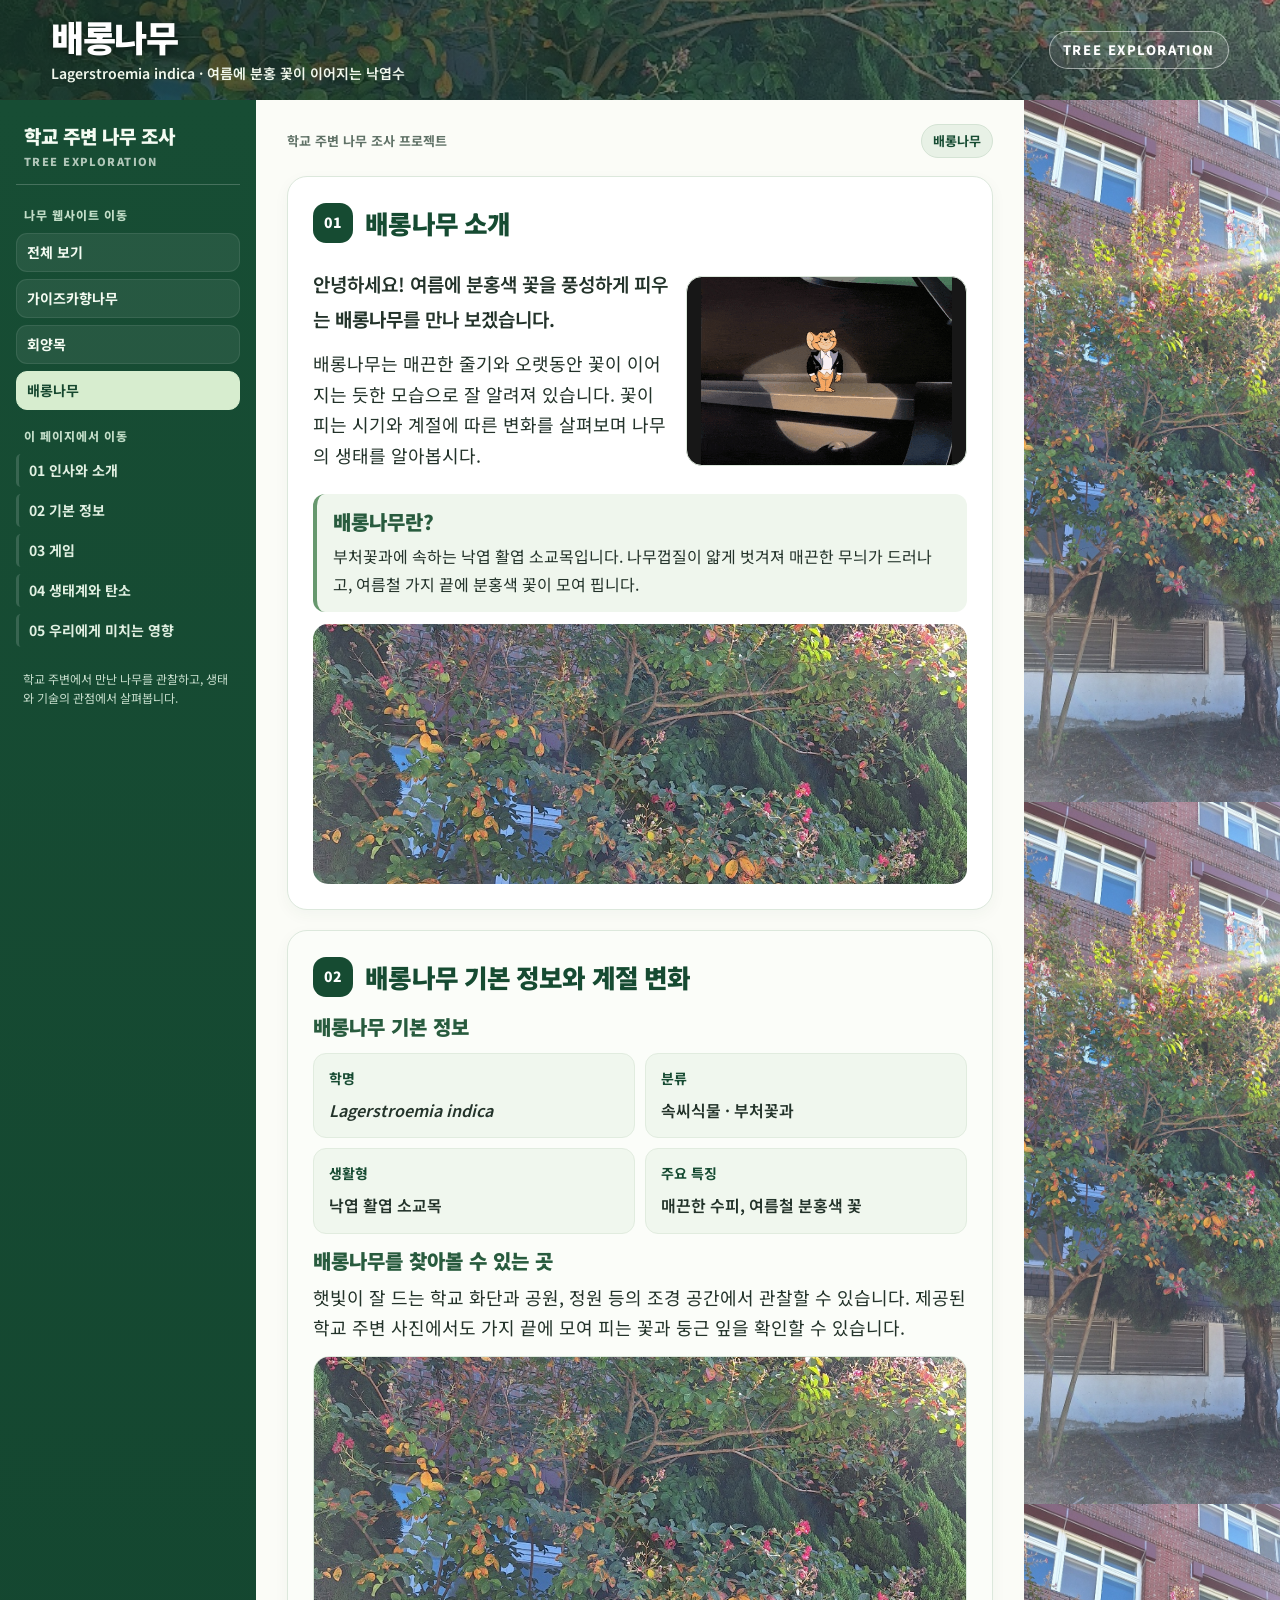
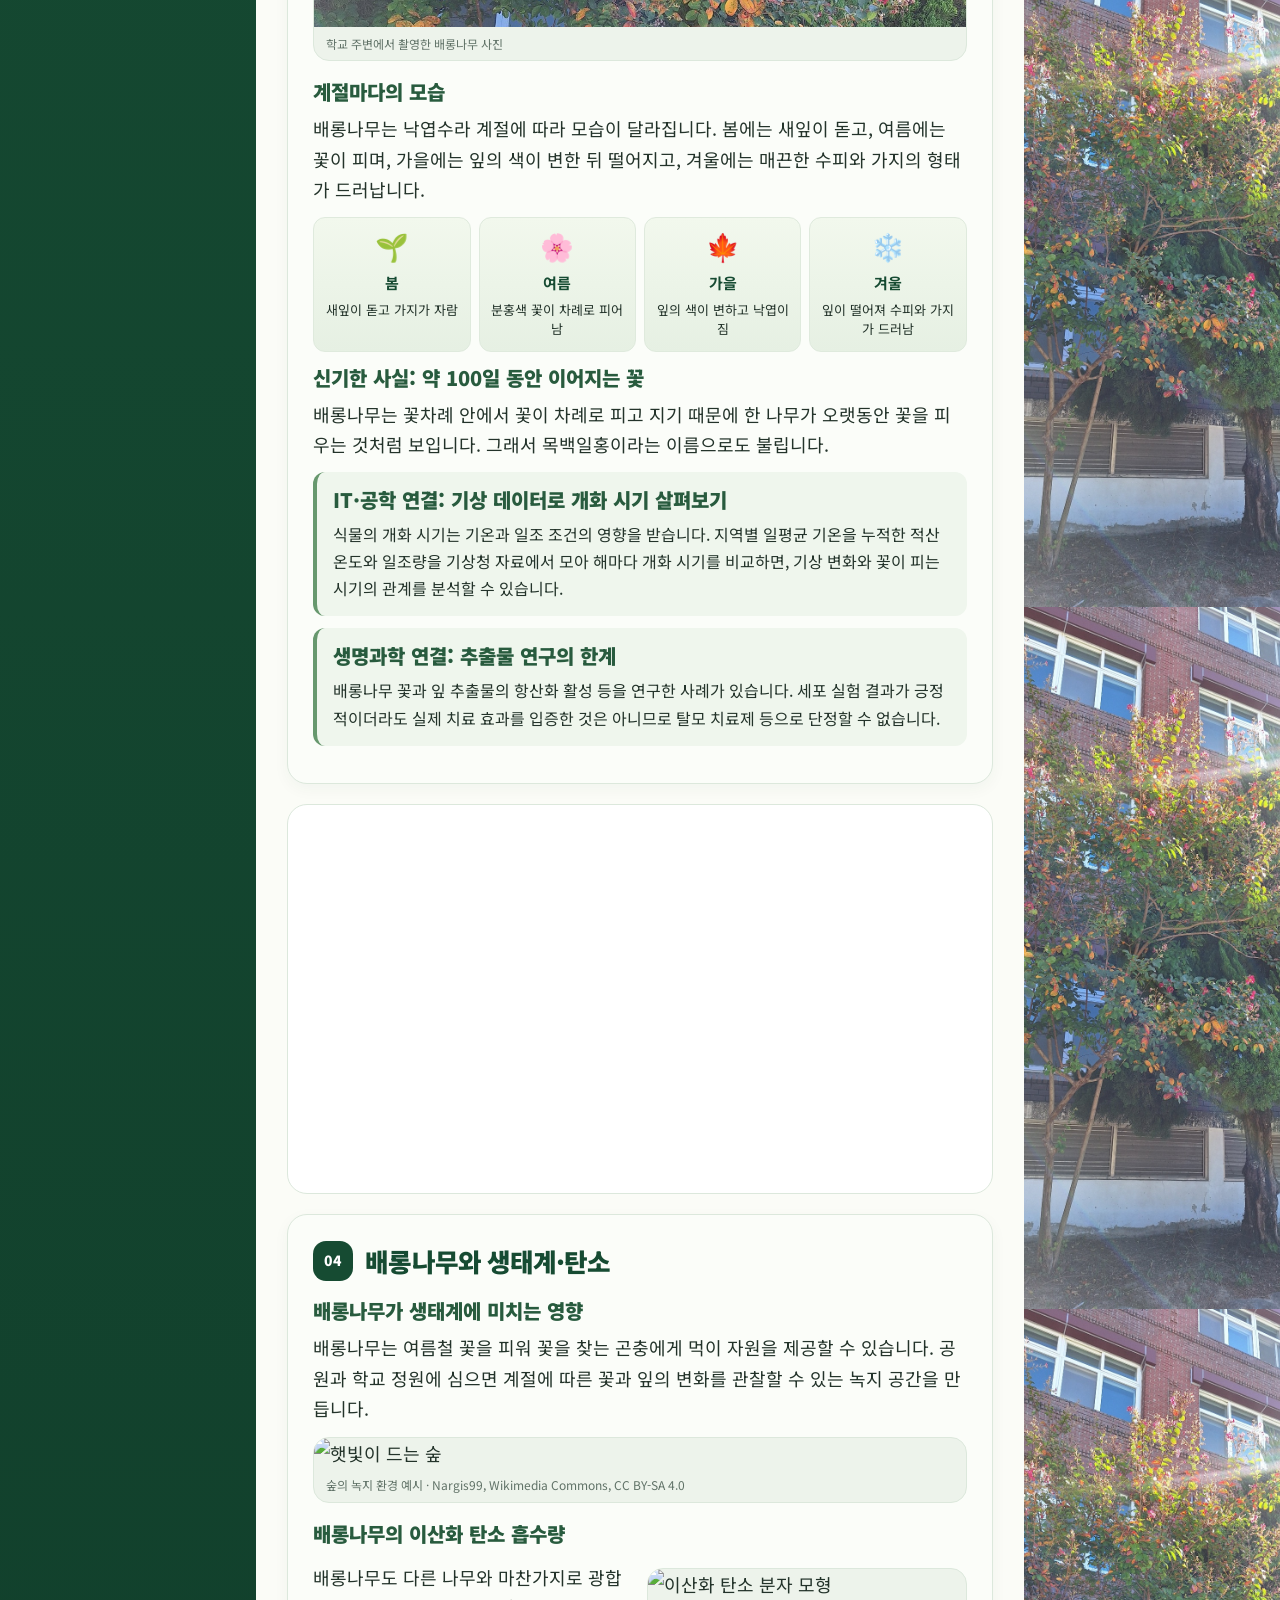
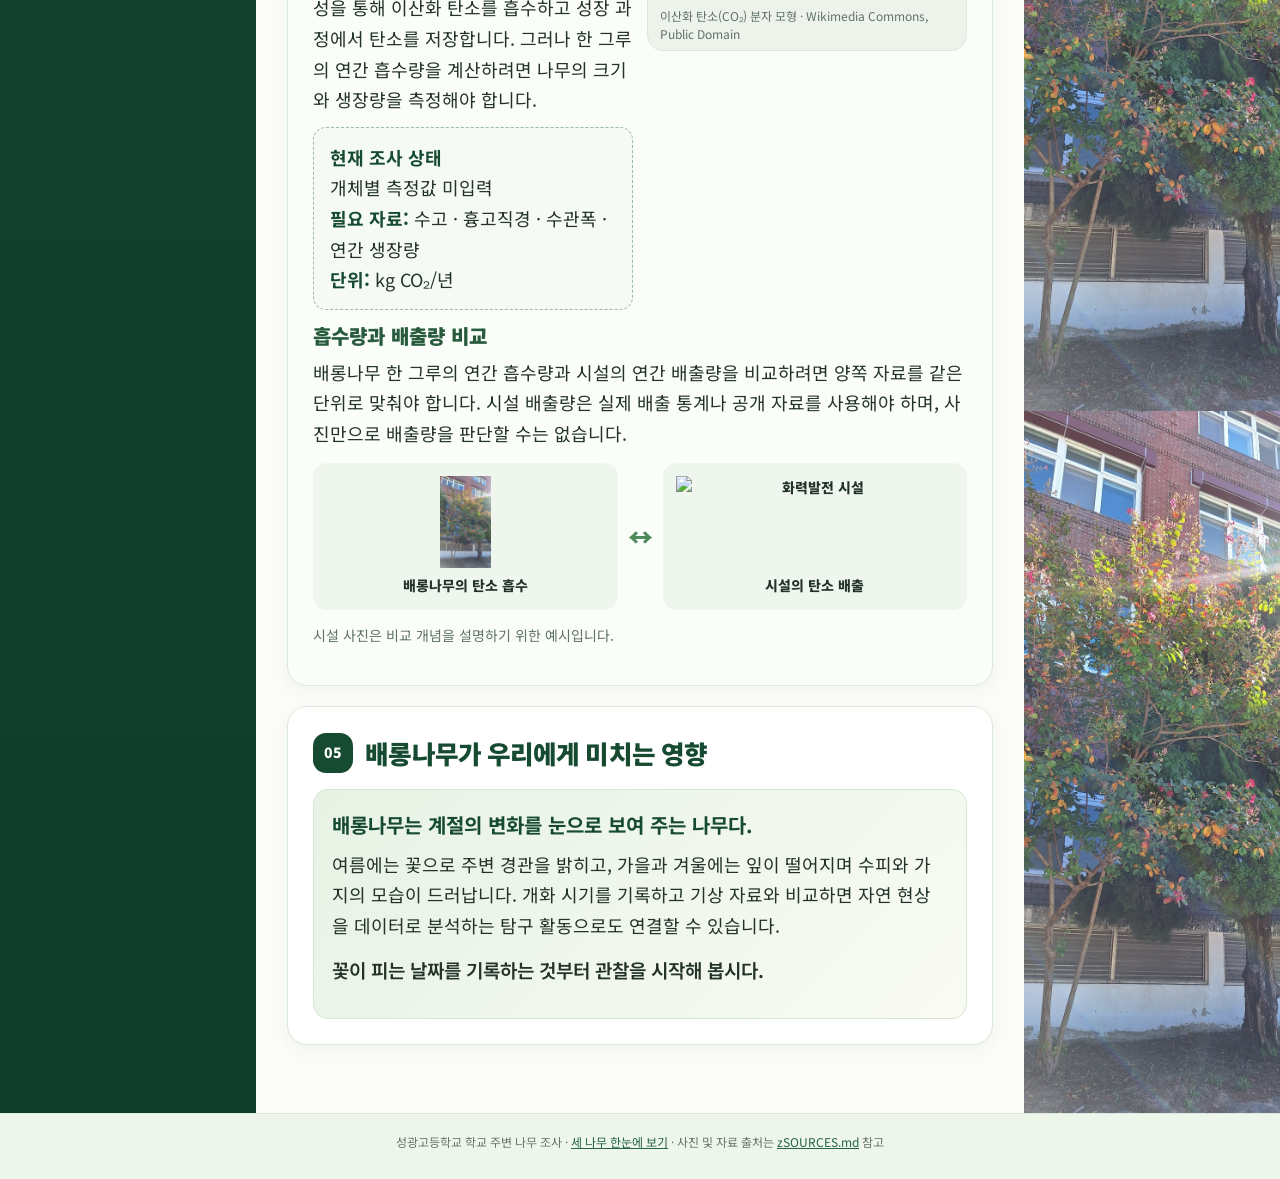
==== zbaerong.html @ 5fc70e49 "초초초안 하기 겁나 귀찮다." ====
<!DOCTYPE html>
<html lang="ko">
<head>
<meta charset="UTF-8"><meta name="viewport" content="width=device-width, initial-scale=1.0">
<meta name="description" content="학교 주변 나무 조사: 배롱나무의 생태와 과학·공학 연계 내용">
<title>배롱나무 | 학교 주변 나무 조사</title><link rel="stylesheet" href="zstyles.css">
</head>
<body>
<header class="hero" style="background-image:url('zimages/zbaerong.jpg')"><div class="hero-inner"><div><h1>배롱나무</h1><p>Lagerstroemia indica · 여름에 분홍 꽃이 이어지는 낙엽수</p></div><span class="hero-mark">TREE EXPLORATION</span></div></header>
<div class="layout"><aside class="sidebar"><div class="sidebar-inner">
      <div class="site-brand">학교 주변 나무 조사<small>TREE EXPLORATION</small></div>
      <div class="nav-caption">나무 웹사이트 이동</div><nav class="site-links"><a href="index.html">전체 보기</a><a class="" href="zkaizuka.html">가이즈카향나무</a><a class="" href="zboxwood.html">회양목</a><a class="current" href="zbaerong.html">배롱나무</a></nav>
      <div class="nav-caption">이 페이지에서 이동</div><nav class="section-links"><a href="#s1">01 인사와 소개</a><a href="#s2">02 기본 정보</a><a href="#s3">03 게임</a><a href="#s4">04 생태계와 탄소</a><a href="#s5">05 우리에게 미치는 영향</a></nav>
      <p class="sidebar-note">학교 주변에서 만난 나무를 관찰하고, 생태와 기술의 관점에서 살펴봅니다.</p>
    </div></aside><main class="content"><div class="intro-line"><span>학교 주변 나무 조사 프로젝트</span><span class="pill">배롱나무</span></div><section class="chapter" id="s1"><div class="chapter-head"><span class="chapter-no">01</span><h2>배롱나무 소개</h2></div><div class="welcome-grid"><div><p class="lead">안녕하세요! 여름에 분홍색 꽃을 풍성하게 피우는 <strong>배롱나무</strong>를 만나 보겠습니다.</p><p>배롱나무는 매끈한 줄기와 오랫동안 꽃이 이어지는 듯한 모습으로 잘 알려져 있습니다. 꽃이 피는 시기와 계절에 따른 변화를 살펴보며 나무의 생태를 알아봅시다.</p></div><img class="welcome-art" src="zimages/ztom_jerry_greeting.png" alt="사용자가 제공한 톰과 제리 인사 이미지"></div><div class="science-box"><h3>배롱나무란?</h3><p>부처꽃과에 속하는 낙엽 활엽 소교목입니다. 나무껍질이 얇게 벗겨져 매끈한 무늬가 드러나고, 여름철 가지 끝에 분홍색 꽃이 모여 핍니다.</p></div><img class="species-photo" src="zimages/zbaerong.jpg" alt="학교 주변 배롱나무 사진"></section><section class="chapter" id="s2"><div class="chapter-head"><span class="chapter-no">02</span><h2>배롱나무 기본 정보와 계절 변화</h2></div><h3>배롱나무 기본 정보</h3><div class="fact-grid"><div class="fact"><b>학명</b><span><i>Lagerstroemia indica</i></span></div><div class="fact"><b>분류</b><span>속씨식물 · 부처꽃과</span></div><div class="fact"><b>생활형</b><span>낙엽 활엽 소교목</span></div><div class="fact"><b>주요 특징</b><span>매끈한 수피, 여름철 분홍색 꽃</span></div></div><h3>배롱나무를 찾아볼 수 있는 곳</h3><p>햇빛이 잘 드는 학교 화단과 공원, 정원 등의 조경 공간에서 관찰할 수 있습니다. 제공된 학교 주변 사진에서도 가지 끝에 모여 피는 꽃과 둥근 잎을 확인할 수 있습니다.</p><figure class="inline-photo"><img src="zimages/zbaerong.jpg" alt="꽃이 피어 있는 배롱나무"><figcaption>학교 주변에서 촬영한 배롱나무 사진</figcaption></figure><h3>계절마다의 모습</h3><p>배롱나무는 낙엽수라 계절에 따라 모습이 달라집니다. 봄에는 새잎이 돋고, 여름에는 꽃이 피며, 가을에는 잎의 색이 변한 뒤 떨어지고, 겨울에는 매끈한 수피와 가지의 형태가 드러납니다.</p><div class="seasons"><div class="season"><span class="symbol">🌱</span><strong>봄</strong><p>새잎이 돋고 가지가 자람</p></div><div class="season"><span class="symbol">🌸</span><strong>여름</strong><p>분홍색 꽃이 차례로 피어남</p></div><div class="season"><span class="symbol">🍁</span><strong>가을</strong><p>잎의 색이 변하고 낙엽이 짐</p></div><div class="season"><span class="symbol">❄️</span><strong>겨울</strong><p>잎이 떨어져 수피와 가지가 드러남</p></div></div><h3>신기한 사실: 약 100일 동안 이어지는 꽃</h3><p>배롱나무는 꽃차례 안에서 꽃이 차례로 피고 지기 때문에 한 나무가 오랫동안 꽃을 피우는 것처럼 보입니다. 그래서 목백일홍이라는 이름으로도 불립니다.</p><div class="science-box"><h3>IT·공학 연결: 기상 데이터로 개화 시기 살펴보기</h3><p>식물의 개화 시기는 기온과 일조 조건의 영향을 받습니다. 지역별 일평균 기온을 누적한 적산온도와 일조량을 기상청 자료에서 모아 해마다 개화 시기를 비교하면, 기상 변화와 꽃이 피는 시기의 관계를 분석할 수 있습니다.</p></div><div class="science-box"><h3>생명과학 연결: 추출물 연구의 한계</h3><p>배롱나무 꽃과 잎 추출물의 항산화 활성 등을 연구한 사례가 있습니다. 세포 실험 결과가 긍정적이더라도 실제 치료 효과를 입증한 것은 아니므로 탈모 치료제 등으로 단정할 수 없습니다.</p></div></section><section class="chapter game-slot" id="s3" aria-label="게임 영역"></section><section class="chapter" id="s4"><div class="chapter-head"><span class="chapter-no">04</span><h2>배롱나무와 생태계·탄소</h2></div><h3>배롱나무가 생태계에 미치는 영향</h3><p>배롱나무는 여름철 꽃을 피워 꽃을 찾는 곤충에게 먹이 자원을 제공할 수 있습니다. 공원과 학교 정원에 심으면 계절에 따른 꽃과 잎의 변화를 관찰할 수 있는 녹지 공간을 만듭니다.</p><figure class="inline-photo"><img src="https://upload.wikimedia.org/wikipedia/commons/d/d1/Sunbeam_in_the_forest.jpg" alt="햇빛이 드는 숲"><figcaption>숲의 녹지 환경 예시 · Nargis99, Wikimedia Commons, CC BY-SA 4.0</figcaption></figure><h3>배롱나무의 이산화 탄소 흡수량</h3><div class="two-col"><div><p>배롱나무도 다른 나무와 마찬가지로 광합성을 통해 이산화 탄소를 흡수하고 성장 과정에서 탄소를 저장합니다. 그러나 한 그루의 연간 흡수량을 계산하려면 나무의 크기와 생장량을 측정해야 합니다.</p><div class="data-note"><strong>현재 조사 상태</strong><br>개체별 측정값 미입력<br><strong>필요 자료:</strong> 수고 · 흉고직경 · 수관폭 · 연간 생장량<br><strong>단위:</strong> kg CO₂/년</div></div><figure class="inline-photo"><img src="https://upload.wikimedia.org/wikipedia/commons/a/a0/Carbon_dioxide_3D_ball.png" alt="이산화 탄소 분자 모형"><figcaption>이산화 탄소(CO₂) 분자 모형 · Wikimedia Commons, Public Domain</figcaption></figure></div><h3>흡수량과 배출량 비교</h3><p>배롱나무 한 그루의 연간 흡수량과 시설의 연간 배출량을 비교하려면 양쪽 자료를 같은 단위로 맞춰야 합니다. 시설 배출량은 실제 배출 통계나 공개 자료를 사용해야 하며, 사진만으로 배출량을 판단할 수는 없습니다.</p><div class="data-flow"><div class="data-node"><img src="zimages/zbaerong.jpg" alt="배롱나무"><span>배롱나무의 탄소 흡수</span></div><div class="data-arrow">↔</div><div class="data-node"><img src="https://upload.wikimedia.org/wikipedia/commons/0/0b/PowerPlant02.jpg" alt="화력발전 시설"><span>시설의 탄소 배출</span></div></div><p class="small-note">시설 사진은 비교 개념을 설명하기 위한 예시입니다.</p></section><section class="chapter" id="s5"><div class="chapter-head"><span class="chapter-no">05</span><h2>배롱나무가 우리에게 미치는 영향</h2></div><div class="finish"><strong>배롱나무는 계절의 변화를 눈으로 보여 주는 나무다.</strong><p>여름에는 꽃으로 주변 경관을 밝히고, 가을과 겨울에는 잎이 떨어지며 수피와 가지의 모습이 드러납니다. 개화 시기를 기록하고 기상 자료와 비교하면 자연 현상을 데이터로 분석하는 탐구 활동으로도 연결할 수 있습니다.</p><p class="lead">꽃이 피는 날짜를 기록하는 것부터 관찰을 시작해 봅시다.</p></div></section></main><aside class="photo-rail" aria-label="나무 사진 모음"><img src="zimages/zbaerong.jpg" alt="" loading="lazy"><img src="zimages/zbaerong.jpg" alt="" loading="lazy"><img src="zimages/zbaerong.jpg" alt="" loading="lazy"><img src="zimages/zbaerong.jpg" alt="" loading="lazy"><img src="zimages/zbaerong.jpg" alt="" loading="lazy"><img src="zimages/zbaerong.jpg" alt="" loading="lazy"></aside></div>
<footer class="footer">성광고등학교 학교 주변 나무 조사 · <a href="index.html">세 나무 한눈에 보기</a> · 사진 및 자료 출처는 <a href="zSOURCES.md">zSOURCES.md</a> 참고</footer>

</body></html>
---- zstyles.css ----
@import url('https://fonts.googleapis.com/css2?family=Gowun+Dodum&family=Noto+Sans+KR:wght@400;500;600;700;800;900&display=swap');
:root{--pine:#164b32;--pine2:#246443;--leaf:#4d8b5d;--mint:#eaf4e8;--paper:#fbfcf7;--ink:#23332a;--muted:#607267;--line:#dce8dc;--sun:#f6c96a;}
*{box-sizing:border-box}
html{scroll-behavior:smooth;scroll-padding-top:18px}
body{margin:0;background:#eef3eb;color:var(--ink);font-family:'Noto Sans KR','Malgun Gothic',sans-serif;font-size:18px;line-height:1.7}
a{color:inherit}
.hero{height:100px;position:relative;display:flex;align-items:center;padding:12px clamp(16px,4vw,56px);background-size:cover;background-position:center 48%;overflow:hidden;color:white}
.hero::before{content:'';position:absolute;inset:0;background:linear-gradient(90deg,rgba(7,39,24,.78),rgba(9,48,31,.25))}
.hero-inner{position:relative;z-index:1;max-width:1480px;width:100%;margin:auto;display:flex;align-items:center;justify-content:space-between;gap:20px}
.hero h1{margin:0;font-size:clamp(24px,3vw,36px);font-weight:900;letter-spacing:-.04em;text-shadow:0 2px 10px #0008;line-height:1.2}
.hero p{margin:4px 0 0;font-size:14px;font-weight:600;color:#f1f8ed}
.hero-mark{font-size:13px;letter-spacing:.12em;font-weight:800;border:1px solid #ffffff80;border-radius:999px;padding:7px 13px;background:#ffffff18;white-space:nowrap}
.layout{max-width:1600px;margin:0 auto;display:grid;grid-template-columns:minmax(150px,1fr) minmax(0,3fr) minmax(170px,1fr);align-items:stretch;background:var(--paper);box-shadow:0 8px 30px #173d2810;min-height:2000px}
.sidebar{background:linear-gradient(180deg,#174d34,#103d2a);color:#f4fbf2;padding:24px 16px;}
.sidebar-inner{position:sticky;top:14px}
.site-brand{font-weight:900;font-size:19px;line-height:1.3;margin:0 0 20px;padding:0 8px 16px;border-bottom:1px solid #ffffff35}
.site-brand small{display:block;font-size:11px;opacity:.7;letter-spacing:.13em;margin-top:5px}
.nav-caption{font-size:12px;color:#c2ddc8;font-weight:800;letter-spacing:.08em;margin:16px 8px 8px}
.site-links,.section-links{display:grid;gap:7px}
.site-links a,.section-links a{display:block;text-decoration:none;border-radius:11px;padding:9px 10px;font-size:14px;font-weight:700;line-height:1.35;transition:.18s ease}
.site-links a{background:#ffffff12;border:1px solid #ffffff16}
.site-links a.current,.site-links a:hover{background:#d7edcf;color:#16472f;border-color:#d7edcf}
.section-links a{color:#e1f0e2;border-left:3px solid #ffffff26;border-radius:5px;padding:7px 10px}
.section-links a:hover{background:#ffffff12;border-left-color:#f0cc76}
.sidebar-note{margin:22px 7px 0;font-size:12px;color:#c8dfce;line-height:1.6}
.content{padding:24px clamp(15px,2.4vw,36px) 48px;min-width:0}
.intro-line{display:flex;align-items:center;justify-content:space-between;gap:10px;margin-bottom:18px;color:var(--muted);font-size:13px;font-weight:700}
.intro-line .pill{background:#e8f1e6;border:1px solid #d4e3d4;border-radius:999px;padding:5px 11px;color:var(--pine)}
.chapter{background:#fff;border:1px solid var(--line);border-radius:20px;padding:clamp(18px,2vw,28px);margin-bottom:20px;box-shadow:0 5px 16px #1d51320b;scroll-margin-top:14px}
.chapter:nth-of-type(even){background:#fbfdf9}
.chapter-head{display:flex;align-items:center;gap:12px;margin-bottom:16px}
.chapter-no{flex:0 0 auto;width:40px;height:40px;border-radius:13px;display:grid;place-items:center;background:var(--pine);color:white;font-size:14px;font-weight:900}
.chapter h2{font-size:clamp(22px,2vw,28px);line-height:1.3;margin:0;color:var(--pine);letter-spacing:-.035em;font-weight:900}
.chapter h3{font-size:20px;line-height:1.35;margin:0 0 8px;color:#285b3e;font-weight:900}
.chapter p{margin:7px 0 12px}
.lead{font-size:19px;font-weight:600;line-height:1.85}
.small-note{font-size:14px;color:var(--muted);line-height:1.65}
.welcome-grid{display:grid;grid-template-columns:1.12fr .88fr;gap:16px;align-items:center}
.welcome-art{width:100%;height:190px;object-fit:contain;background:#171717;border-radius:16px;border:1px solid var(--line)}
.game-slot{min-height:390px;background:#fff;box-shadow:none}
.species-photo{width:100%;max-height:260px;object-fit:cover;border-radius:15px;display:block}
.fact-grid{display:grid;grid-template-columns:repeat(2,minmax(0,1fr));gap:10px;margin:13px 0}
.fact{padding:13px 15px;border-radius:13px;background:#f0f7ee;border:1px solid #e1ecdf}
.fact b{display:block;color:var(--pine);font-size:14px;margin-bottom:3px}
.fact span{font-size:16px;font-weight:600}
.inline-photo{margin:13px 0 17px;border-radius:16px;overflow:hidden;background:#edf3eb;border:1px solid var(--line)}
.inline-photo img{display:block;width:100%;max-height:270px;object-fit:cover}
.inline-photo figcaption{padding:8px 12px;font-size:12px;color:var(--muted);line-height:1.45}
.inline-photo figcaption a{color:var(--pine2)}
.two-col{display:grid;grid-template-columns:1fr 1fr;gap:14px;align-items:start}
.science-box{background:#eff6ed;border-left:4px solid #67986e;border-radius:12px;padding:14px 16px;margin:12px 0}
.science-box p{margin:5px 0 0;font-size:16px}
.seasons{display:grid;grid-template-columns:repeat(4,minmax(0,1fr));gap:8px;margin:12px 0}
.season{border-radius:12px;padding:12px 8px;text-align:center;background:linear-gradient(180deg,#f2f8ed,#e6f0e3);border:1px solid #dfeadd}
.season .symbol{font-size:27px;display:block;line-height:1.2;margin-bottom:4px}
.season strong{font-size:15px;color:var(--pine)}
.season p{font-size:13px;margin:4px 0 0;line-height:1.45}
.impact-row{display:grid;grid-template-columns:1fr 1fr;gap:12px;margin:13px 0}
.impact-row .inline-photo{margin:0}
.data-note{padding:14px 16px;border:1px dashed #9bbca0;background:#f6faf4;border-radius:13px;margin:12px 0}
.data-note strong{color:var(--pine)}
.data-flow{display:grid;grid-template-columns:1fr auto 1fr;gap:10px;align-items:center;margin:14px 0}
.data-node{border-radius:14px;padding:13px;background:#eff6ed;text-align:center;font-size:14px;font-weight:800}
.data-node img{height:92px;width:100%;object-fit:contain;display:block;margin-bottom:6px}
.data-arrow{font-size:25px;color:var(--leaf);font-weight:900}
.finish{background:linear-gradient(135deg,#e7f2e4,#f9fbf4);border:1px solid #d5e6d2;border-radius:15px;padding:18px}
.finish strong{color:var(--pine);font-size:20px}
.source-list{font-size:12px;color:#6e7c72;padding-left:18px;margin:10px 0 0;line-height:1.7}
.photo-rail{position:relative;align-self:stretch;min-height:1600px;overflow:hidden;display:flex;flex-direction:column;background:#dce8dc;line-height:0}
.photo-rail img{display:block;flex:1 1 0;min-height:240px;width:100%;object-fit:cover;margin:0;padding:0;border:0}
.footer{padding:18px 24px 26px;background:#eef5eb;border-top:1px solid var(--line);font-size:12px;color:#66756a;text-align:center}
.footer a{color:var(--pine2)}
.home-layout{max-width:1200px;margin:0 auto;padding:34px 22px 64px}
.home-intro{text-align:center;padding:18px 16px 28px}
.home-intro h1{font-size:clamp(28px,4vw,42px);margin:0;color:var(--pine);font-weight:900}
.home-intro p{font-size:18px;color:var(--muted);margin:8px auto 0;max-width:700px}
.home-cards{display:grid;grid-template-columns:repeat(3,minmax(0,1fr));gap:18px}
.home-card{display:flex;flex-direction:column;background:white;border:1px solid var(--line);border-radius:18px;overflow:hidden;text-decoration:none;box-shadow:0 7px 20px #1d51320c;transition:transform .18s,box-shadow .18s}
.home-card:hover{transform:translateY(-4px);box-shadow:0 12px 28px #1d51321c}
.home-card img{height:240px;width:100%;object-fit:cover}
.home-card div{padding:17px 18px 20px}
.home-card h2{margin:0 0 7px;color:var(--pine);font-size:23px}
.home-card p{margin:0;color:var(--muted);font-size:15px}
.home-card span{display:inline-block;margin-top:13px;background:var(--pine);color:#fff;border-radius:999px;padding:7px 13px;font-size:13px;font-weight:800}
@media(max-width:900px){.layout{grid-template-columns:150px minmax(0,1fr) 170px}.sidebar{padding:18px 10px}.site-links a,.section-links a{font-size:13px}.content{padding:18px 15px}.photo-rail img{height:33.333%}}
@media(max-width:680px){body{font-size:16px}.hero{height:100px;padding:10px 16px}.hero-mark{display:none}.layout{display:flex;flex-direction:column;min-height:0}.sidebar{padding:12px;position:relative}.sidebar-inner{position:static}.site-brand{font-size:16px;margin:0 0 9px;padding-bottom:8px}.site-links{grid-template-columns:repeat(4,minmax(0,1fr));gap:5px}.site-links a{text-align:center;padding:7px 4px;font-size:12px}.nav-caption{display:none}.section-links{display:flex;overflow-x:auto;gap:5px;margin-top:8px}.section-links a{white-space:nowrap;border:1px solid #ffffff28;border-radius:999px;font-size:12px;padding:6px 9px}.sidebar-note{display:none}.content{padding:14px 12px 24px}.chapter{padding:17px 15px;margin-bottom:13px;border-radius:16px}.chapter h2{font-size:22px}.chapter h3{font-size:18px}.lead{font-size:17px}.welcome-grid,.two-col,.impact-row{grid-template-columns:1fr}.welcome-art{height:180px}.game-slot{min-height:250px}.fact-grid{grid-template-columns:1fr 1fr}.seasons{grid-template-columns:repeat(2,minmax(0,1fr))}.photo-rail{position:static;height:400px;min-height:0;display:grid;grid-template-columns:repeat(3,1fr);grid-template-rows:repeat(2,1fr)}.photo-rail img{width:100%;height:100%;min-height:0}.home-cards{grid-template-columns:1fr}.home-card img{height:220px}.home-layout{padding:20px 14px 44px}.data-flow{grid-template-columns:1fr}.data-arrow{transform:rotate(90deg);text-align:center}}
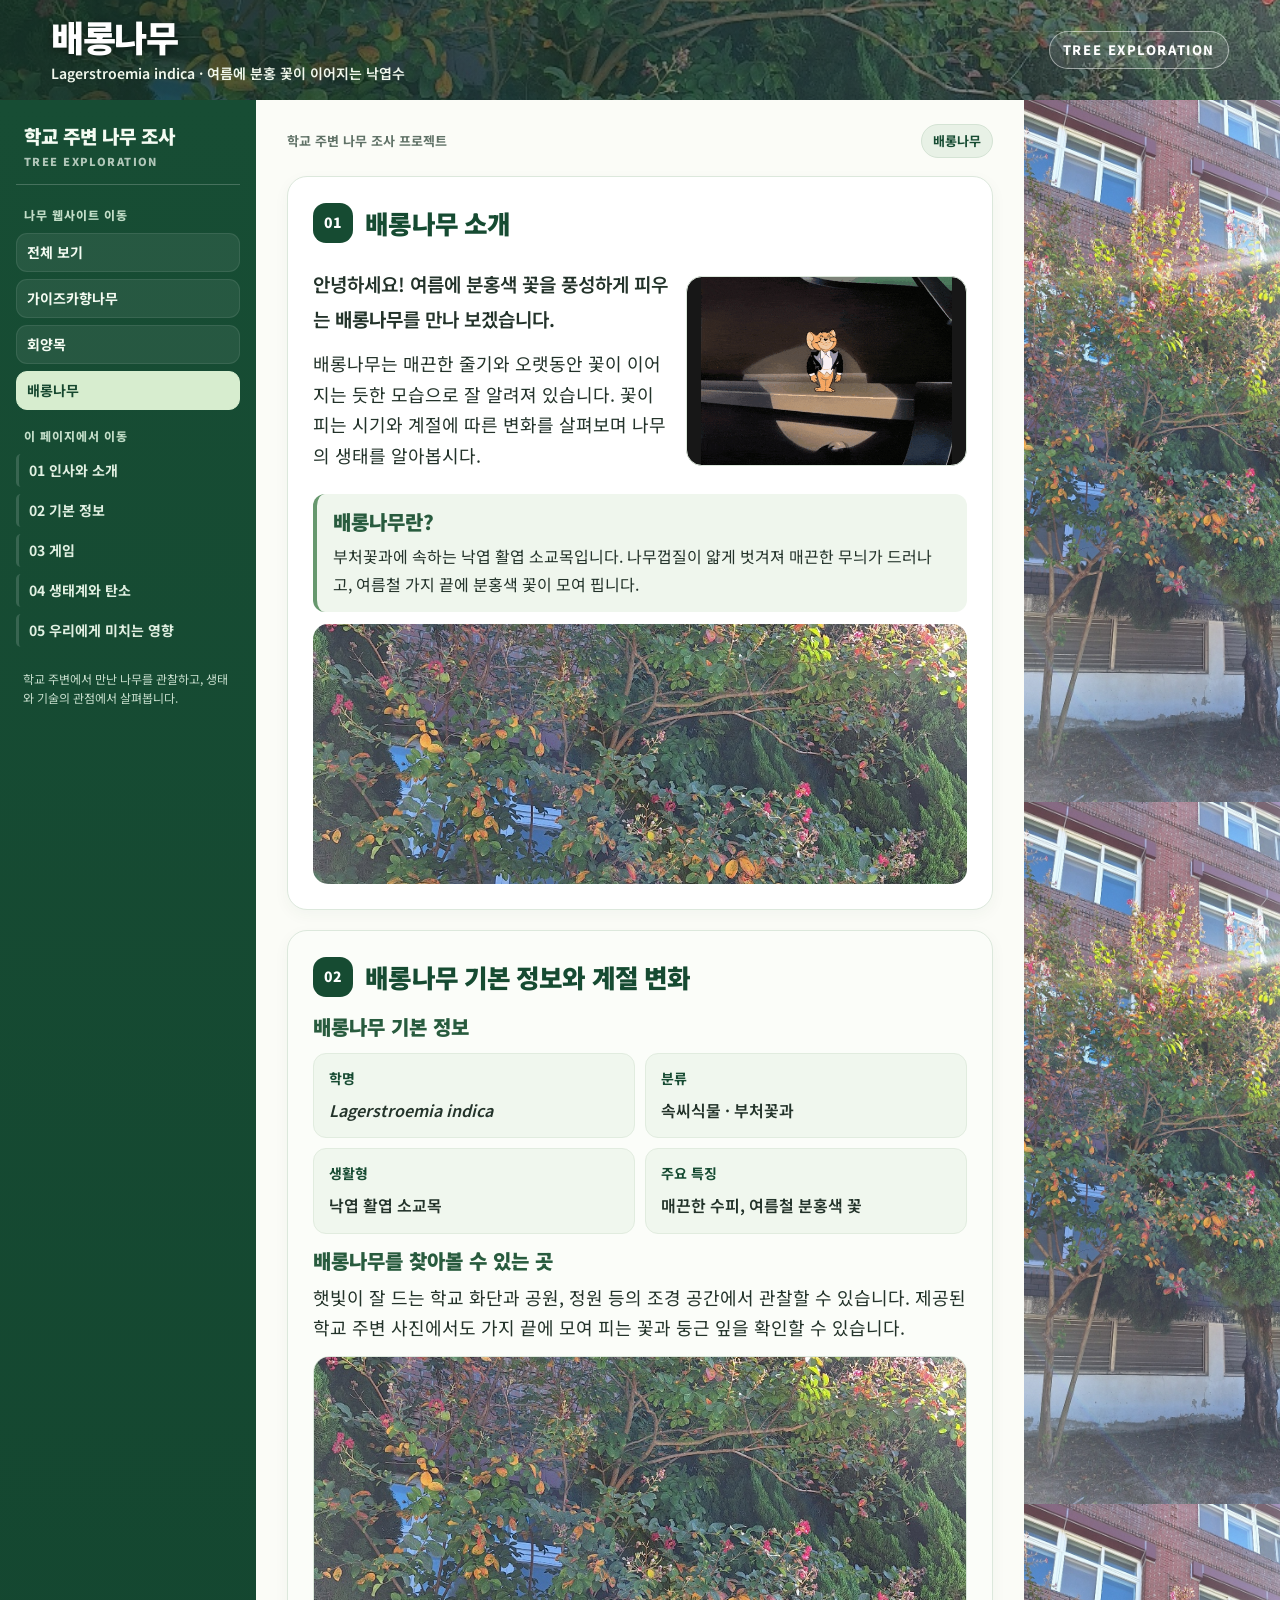
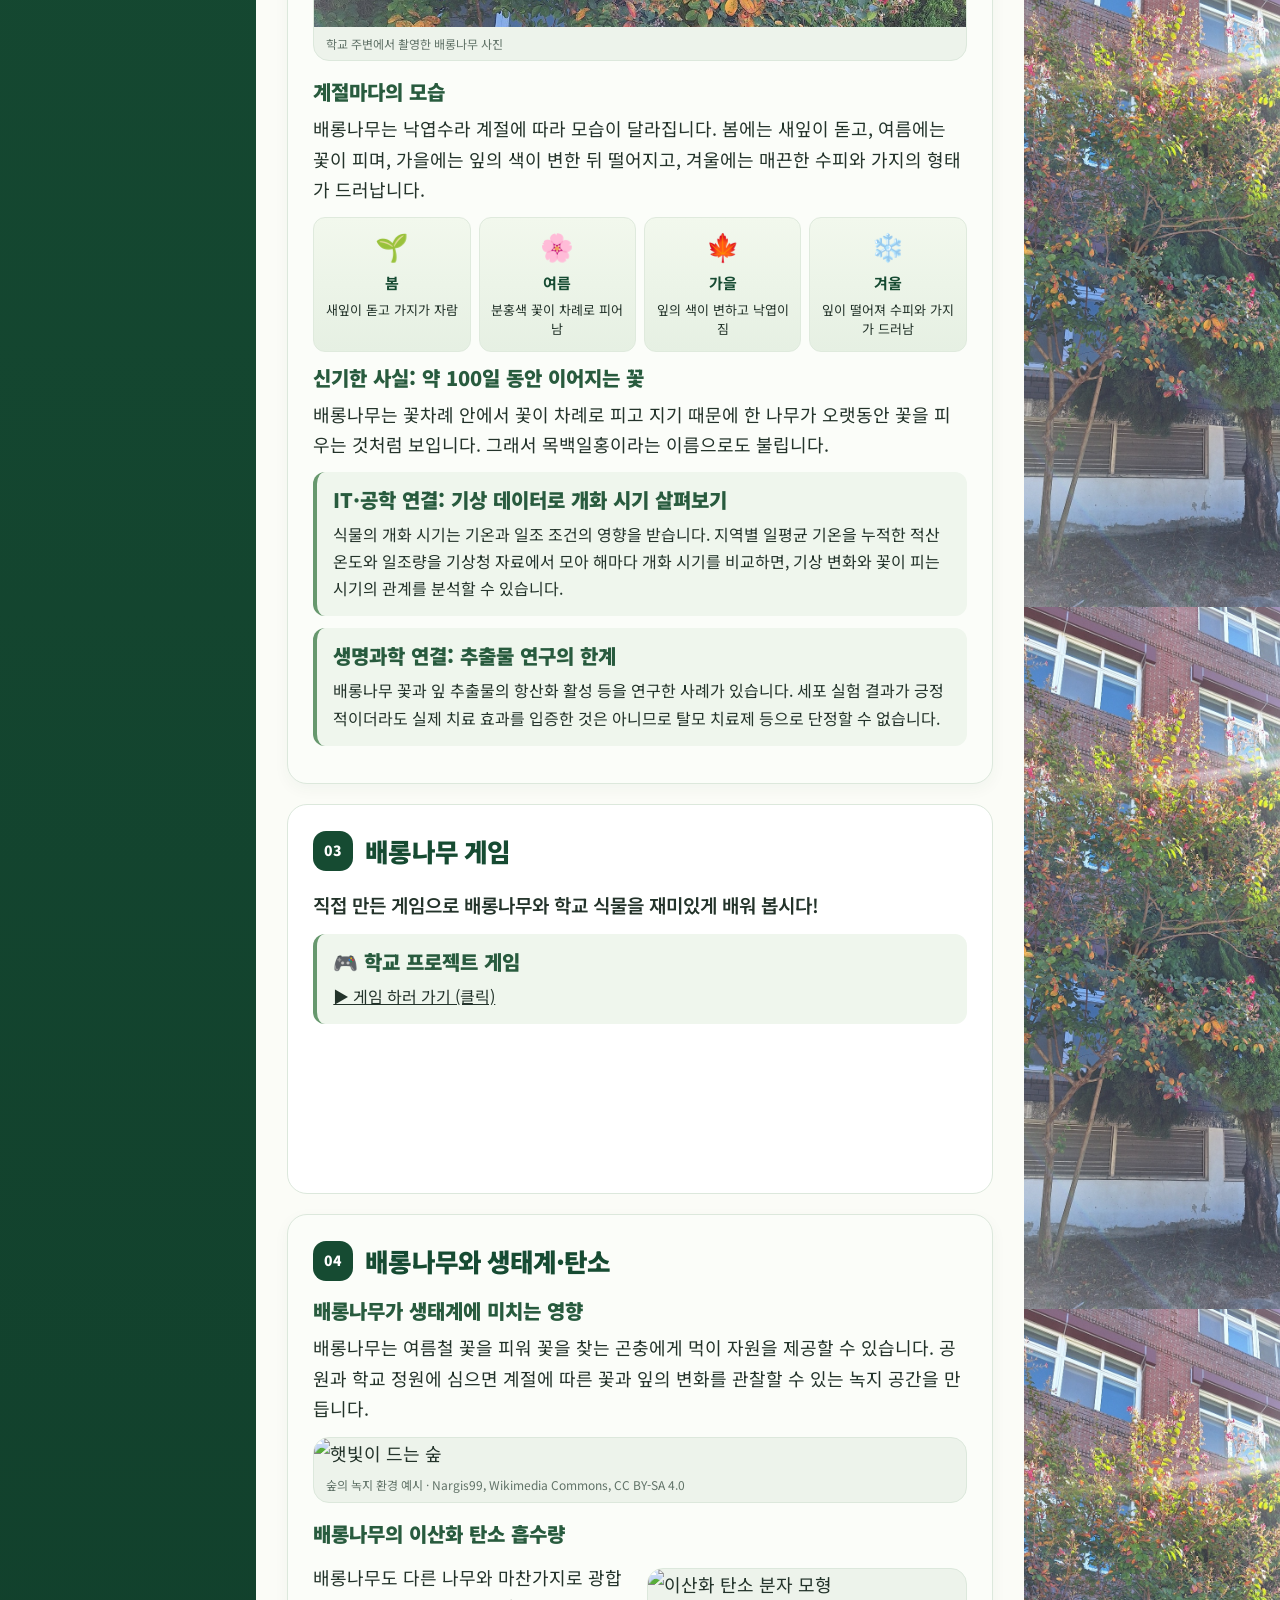
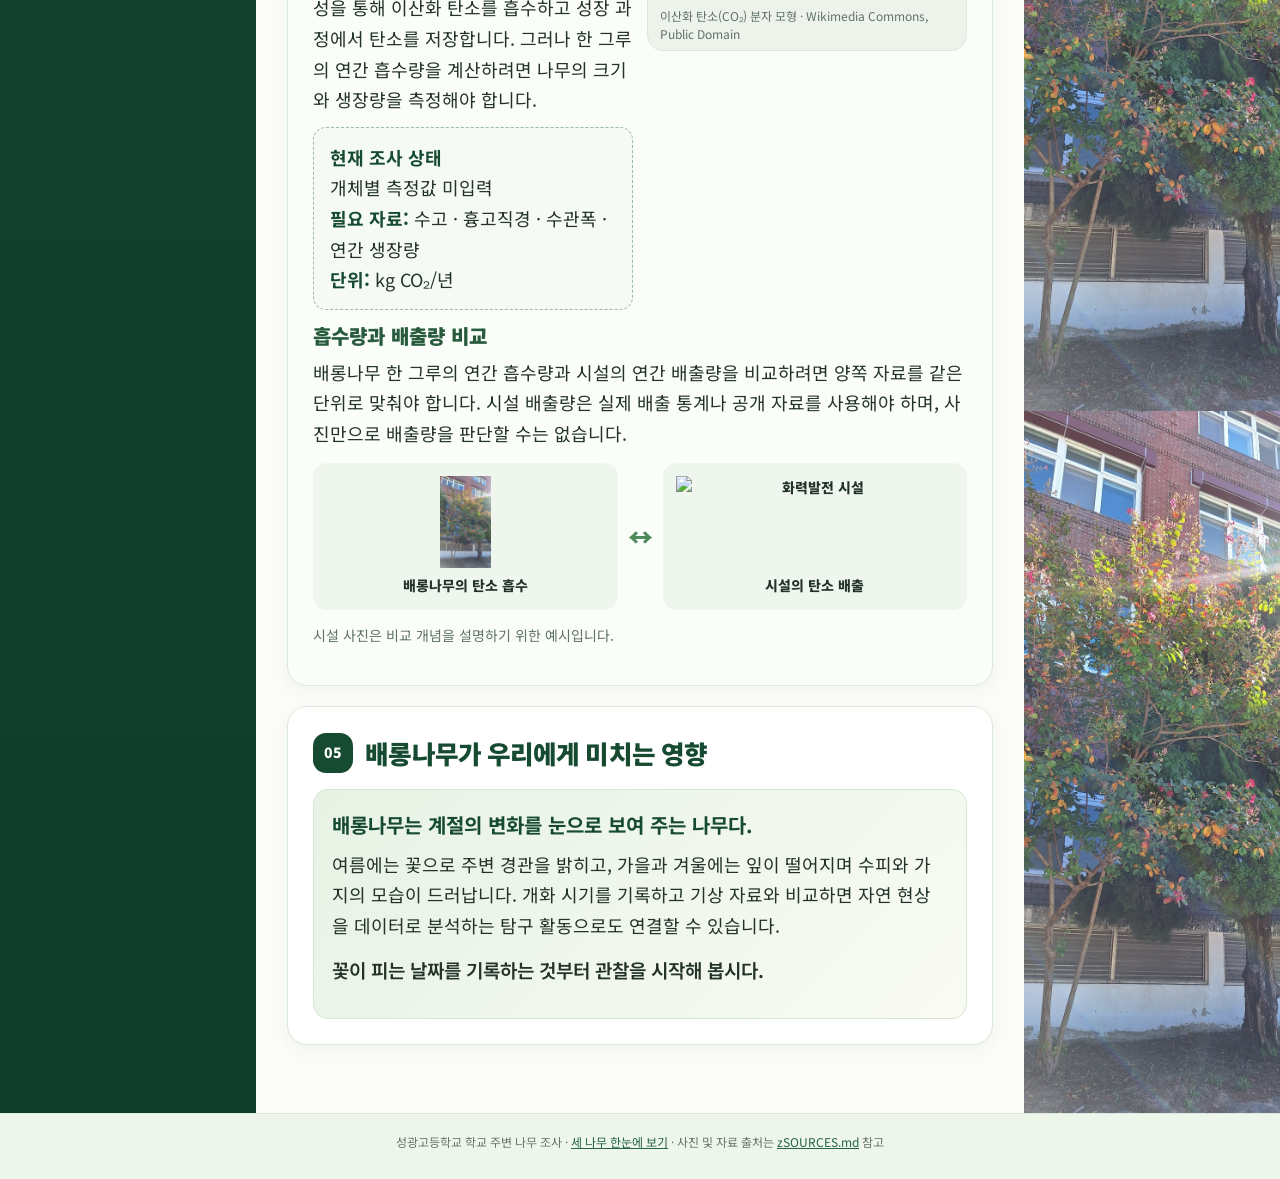
==== commit c124dd7f: "Update zbaerong.html" ====
--- a/zbaerong.html
+++ b/zbaerong.html
@@ -12,7 +12,7 @@
       <div class="nav-caption">나무 웹사이트 이동</div><nav class="site-links"><a href="index.html">전체 보기</a><a class="" href="zkaizuka.html">가이즈카향나무</a><a class="" href="zboxwood.html">회양목</a><a class="current" href="zbaerong.html">배롱나무</a></nav>
       <div class="nav-caption">이 페이지에서 이동</div><nav class="section-links"><a href="#s1">01 인사와 소개</a><a href="#s2">02 기본 정보</a><a href="#s3">03 게임</a><a href="#s4">04 생태계와 탄소</a><a href="#s5">05 우리에게 미치는 영향</a></nav>
       <p class="sidebar-note">학교 주변에서 만난 나무를 관찰하고, 생태와 기술의 관점에서 살펴봅니다.</p>
-    </div></aside><main class="content"><div class="intro-line"><span>학교 주변 나무 조사 프로젝트</span><span class="pill">배롱나무</span></div><section class="chapter" id="s1"><div class="chapter-head"><span class="chapter-no">01</span><h2>배롱나무 소개</h2></div><div class="welcome-grid"><div><p class="lead">안녕하세요! 여름에 분홍색 꽃을 풍성하게 피우는 <strong>배롱나무</strong>를 만나 보겠습니다.</p><p>배롱나무는 매끈한 줄기와 오랫동안 꽃이 이어지는 듯한 모습으로 잘 알려져 있습니다. 꽃이 피는 시기와 계절에 따른 변화를 살펴보며 나무의 생태를 알아봅시다.</p></div><img class="welcome-art" src="zimages/ztom_jerry_greeting.png" alt="사용자가 제공한 톰과 제리 인사 이미지"></div><div class="science-box"><h3>배롱나무란?</h3><p>부처꽃과에 속하는 낙엽 활엽 소교목입니다. 나무껍질이 얇게 벗겨져 매끈한 무늬가 드러나고, 여름철 가지 끝에 분홍색 꽃이 모여 핍니다.</p></div><img class="species-photo" src="zimages/zbaerong.jpg" alt="학교 주변 배롱나무 사진"></section><section class="chapter" id="s2"><div class="chapter-head"><span class="chapter-no">02</span><h2>배롱나무 기본 정보와 계절 변화</h2></div><h3>배롱나무 기본 정보</h3><div class="fact-grid"><div class="fact"><b>학명</b><span><i>Lagerstroemia indica</i></span></div><div class="fact"><b>분류</b><span>속씨식물 · 부처꽃과</span></div><div class="fact"><b>생활형</b><span>낙엽 활엽 소교목</span></div><div class="fact"><b>주요 특징</b><span>매끈한 수피, 여름철 분홍색 꽃</span></div></div><h3>배롱나무를 찾아볼 수 있는 곳</h3><p>햇빛이 잘 드는 학교 화단과 공원, 정원 등의 조경 공간에서 관찰할 수 있습니다. 제공된 학교 주변 사진에서도 가지 끝에 모여 피는 꽃과 둥근 잎을 확인할 수 있습니다.</p><figure class="inline-photo"><img src="zimages/zbaerong.jpg" alt="꽃이 피어 있는 배롱나무"><figcaption>학교 주변에서 촬영한 배롱나무 사진</figcaption></figure><h3>계절마다의 모습</h3><p>배롱나무는 낙엽수라 계절에 따라 모습이 달라집니다. 봄에는 새잎이 돋고, 여름에는 꽃이 피며, 가을에는 잎의 색이 변한 뒤 떨어지고, 겨울에는 매끈한 수피와 가지의 형태가 드러납니다.</p><div class="seasons"><div class="season"><span class="symbol">🌱</span><strong>봄</strong><p>새잎이 돋고 가지가 자람</p></div><div class="season"><span class="symbol">🌸</span><strong>여름</strong><p>분홍색 꽃이 차례로 피어남</p></div><div class="season"><span class="symbol">🍁</span><strong>가을</strong><p>잎의 색이 변하고 낙엽이 짐</p></div><div class="season"><span class="symbol">❄️</span><strong>겨울</strong><p>잎이 떨어져 수피와 가지가 드러남</p></div></div><h3>신기한 사실: 약 100일 동안 이어지는 꽃</h3><p>배롱나무는 꽃차례 안에서 꽃이 차례로 피고 지기 때문에 한 나무가 오랫동안 꽃을 피우는 것처럼 보입니다. 그래서 목백일홍이라는 이름으로도 불립니다.</p><div class="science-box"><h3>IT·공학 연결: 기상 데이터로 개화 시기 살펴보기</h3><p>식물의 개화 시기는 기온과 일조 조건의 영향을 받습니다. 지역별 일평균 기온을 누적한 적산온도와 일조량을 기상청 자료에서 모아 해마다 개화 시기를 비교하면, 기상 변화와 꽃이 피는 시기의 관계를 분석할 수 있습니다.</p></div><div class="science-box"><h3>생명과학 연결: 추출물 연구의 한계</h3><p>배롱나무 꽃과 잎 추출물의 항산화 활성 등을 연구한 사례가 있습니다. 세포 실험 결과가 긍정적이더라도 실제 치료 효과를 입증한 것은 아니므로 탈모 치료제 등으로 단정할 수 없습니다.</p></div></section><section class="chapter game-slot" id="s3" aria-label="게임 영역"></section><section class="chapter" id="s4"><div class="chapter-head"><span class="chapter-no">04</span><h2>배롱나무와 생태계·탄소</h2></div><h3>배롱나무가 생태계에 미치는 영향</h3><p>배롱나무는 여름철 꽃을 피워 꽃을 찾는 곤충에게 먹이 자원을 제공할 수 있습니다. 공원과 학교 정원에 심으면 계절에 따른 꽃과 잎의 변화를 관찰할 수 있는 녹지 공간을 만듭니다.</p><figure class="inline-photo"><img src="https://upload.wikimedia.org/wikipedia/commons/d/d1/Sunbeam_in_the_forest.jpg" alt="햇빛이 드는 숲"><figcaption>숲의 녹지 환경 예시 · Nargis99, Wikimedia Commons, CC BY-SA 4.0</figcaption></figure><h3>배롱나무의 이산화 탄소 흡수량</h3><div class="two-col"><div><p>배롱나무도 다른 나무와 마찬가지로 광합성을 통해 이산화 탄소를 흡수하고 성장 과정에서 탄소를 저장합니다. 그러나 한 그루의 연간 흡수량을 계산하려면 나무의 크기와 생장량을 측정해야 합니다.</p><div class="data-note"><strong>현재 조사 상태</strong><br>개체별 측정값 미입력<br><strong>필요 자료:</strong> 수고 · 흉고직경 · 수관폭 · 연간 생장량<br><strong>단위:</strong> kg CO₂/년</div></div><figure class="inline-photo"><img src="https://upload.wikimedia.org/wikipedia/commons/a/a0/Carbon_dioxide_3D_ball.png" alt="이산화 탄소 분자 모형"><figcaption>이산화 탄소(CO₂) 분자 모형 · Wikimedia Commons, Public Domain</figcaption></figure></div><h3>흡수량과 배출량 비교</h3><p>배롱나무 한 그루의 연간 흡수량과 시설의 연간 배출량을 비교하려면 양쪽 자료를 같은 단위로 맞춰야 합니다. 시설 배출량은 실제 배출 통계나 공개 자료를 사용해야 하며, 사진만으로 배출량을 판단할 수는 없습니다.</p><div class="data-flow"><div class="data-node"><img src="zimages/zbaerong.jpg" alt="배롱나무"><span>배롱나무의 탄소 흡수</span></div><div class="data-arrow">↔</div><div class="data-node"><img src="https://upload.wikimedia.org/wikipedia/commons/0/0b/PowerPlant02.jpg" alt="화력발전 시설"><span>시설의 탄소 배출</span></div></div><p class="small-note">시설 사진은 비교 개념을 설명하기 위한 예시입니다.</p></section><section class="chapter" id="s5"><div class="chapter-head"><span class="chapter-no">05</span><h2>배롱나무가 우리에게 미치는 영향</h2></div><div class="finish"><strong>배롱나무는 계절의 변화를 눈으로 보여 주는 나무다.</strong><p>여름에는 꽃으로 주변 경관을 밝히고, 가을과 겨울에는 잎이 떨어지며 수피와 가지의 모습이 드러납니다. 개화 시기를 기록하고 기상 자료와 비교하면 자연 현상을 데이터로 분석하는 탐구 활동으로도 연결할 수 있습니다.</p><p class="lead">꽃이 피는 날짜를 기록하는 것부터 관찰을 시작해 봅시다.</p></div></section></main><aside class="photo-rail" aria-label="나무 사진 모음"><img src="zimages/zbaerong.jpg" alt="" loading="lazy"><img src="zimages/zbaerong.jpg" alt="" loading="lazy"><img src="zimages/zbaerong.jpg" alt="" loading="lazy"><img src="zimages/zbaerong.jpg" alt="" loading="lazy"><img src="zimages/zbaerong.jpg" alt="" loading="lazy"><img src="zimages/zbaerong.jpg" alt="" loading="lazy"></aside></div>
+    </div></aside><main class="content"><div class="intro-line"><span>학교 주변 나무 조사 프로젝트</span><span class="pill">배롱나무</span></div><section class="chapter" id="s1"><div class="chapter-head"><span class="chapter-no">01</span><h2>배롱나무 소개</h2></div><div class="welcome-grid"><div><p class="lead">안녕하세요! 여름에 분홍색 꽃을 풍성하게 피우는 <strong>배롱나무</strong>를 만나 보겠습니다.</p><p>배롱나무는 매끈한 줄기와 오랫동안 꽃이 이어지는 듯한 모습으로 잘 알려져 있습니다. 꽃이 피는 시기와 계절에 따른 변화를 살펴보며 나무의 생태를 알아봅시다.</p></div><img class="welcome-art" src="zimages/ztom_jerry_greeting.png" alt="사용자가 제공한 톰과 제리 인사 이미지"></div><div class="science-box"><h3>배롱나무란?</h3><p>부처꽃과에 속하는 낙엽 활엽 소교목입니다. 나무껍질이 얇게 벗겨져 매끈한 무늬가 드러나고, 여름철 가지 끝에 분홍색 꽃이 모여 핍니다.</p></div><img class="species-photo" src="zimages/zbaerong.jpg" alt="학교 주변 배롱나무 사진"></section><section class="chapter" id="s2"><div class="chapter-head"><span class="chapter-no">02</span><h2>배롱나무 기본 정보와 계절 변화</h2></div><h3>배롱나무 기본 정보</h3><div class="fact-grid"><div class="fact"><b>학명</b><span><i>Lagerstroemia indica</i></span></div><div class="fact"><b>분류</b><span>속씨식물 · 부처꽃과</span></div><div class="fact"><b>생활형</b><span>낙엽 활엽 소교목</span></div><div class="fact"><b>주요 특징</b><span>매끈한 수피, 여름철 분홍색 꽃</span></div></div><h3>배롱나무를 찾아볼 수 있는 곳</h3><p>햇빛이 잘 드는 학교 화단과 공원, 정원 등의 조경 공간에서 관찰할 수 있습니다. 제공된 학교 주변 사진에서도 가지 끝에 모여 피는 꽃과 둥근 잎을 확인할 수 있습니다.</p><figure class="inline-photo"><img src="zimages/zbaerong.jpg" alt="꽃이 피어 있는 배롱나무"><figcaption>학교 주변에서 촬영한 배롱나무 사진</figcaption></figure><h3>계절마다의 모습</h3><p>배롱나무는 낙엽수라 계절에 따라 모습이 달라집니다. 봄에는 새잎이 돋고, 여름에는 꽃이 피며, 가을에는 잎의 색이 변한 뒤 떨어지고, 겨울에는 매끈한 수피와 가지의 형태가 드러납니다.</p><div class="seasons"><div class="season"><span class="symbol">🌱</span><strong>봄</strong><p>새잎이 돋고 가지가 자람</p></div><div class="season"><span class="symbol">🌸</span><strong>여름</strong><p>분홍색 꽃이 차례로 피어남</p></div><div class="season"><span class="symbol">🍁</span><strong>가을</strong><p>잎의 색이 변하고 낙엽이 짐</p></div><div class="season"><span class="symbol">❄️</span><strong>겨울</strong><p>잎이 떨어져 수피와 가지가 드러남</p></div></div><h3>신기한 사실: 약 100일 동안 이어지는 꽃</h3><p>배롱나무는 꽃차례 안에서 꽃이 차례로 피고 지기 때문에 한 나무가 오랫동안 꽃을 피우는 것처럼 보입니다. 그래서 목백일홍이라는 이름으로도 불립니다.</p><div class="science-box"><h3>IT·공학 연결: 기상 데이터로 개화 시기 살펴보기</h3><p>식물의 개화 시기는 기온과 일조 조건의 영향을 받습니다. 지역별 일평균 기온을 누적한 적산온도와 일조량을 기상청 자료에서 모아 해마다 개화 시기를 비교하면, 기상 변화와 꽃이 피는 시기의 관계를 분석할 수 있습니다.</p></div><div class="science-box"><h3>생명과학 연결: 추출물 연구의 한계</h3><p>배롱나무 꽃과 잎 추출물의 항산화 활성 등을 연구한 사례가 있습니다. 세포 실험 결과가 긍정적이더라도 실제 치료 효과를 입증한 것은 아니므로 탈모 치료제 등으로 단정할 수 없습니다.</p></div></section><section class="chapter game-slot" id="s3" aria-label="게임 영역"><div class="chapter-head"><span class="chapter-no">03</span><h2>배롱나무 게임</h2></div><p class="lead">직접 만든 게임으로 배롱나무와 학교 식물을 재미있게 배워 봅시다!</p><div class="science-box"><h3>🎮 학교 프로젝트 게임</h3><p><a href="https://sg26-10512-a11y.github.io/School-project/" target="_blank" rel="noopener">▶ 게임 하러 가기 (클릭)</a></p></div></section><section class="chapter" id="s4"><div class="chapter-head"><span class="chapter-no">04</span><h2>배롱나무와 생태계·탄소</h2></div><h3>배롱나무가 생태계에 미치는 영향</h3><p>배롱나무는 여름철 꽃을 피워 꽃을 찾는 곤충에게 먹이 자원을 제공할 수 있습니다. 공원과 학교 정원에 심으면 계절에 따른 꽃과 잎의 변화를 관찰할 수 있는 녹지 공간을 만듭니다.</p><figure class="inline-photo"><img src="https://upload.wikimedia.org/wikipedia/commons/d/d1/Sunbeam_in_the_forest.jpg" alt="햇빛이 드는 숲"><figcaption>숲의 녹지 환경 예시 · Nargis99, Wikimedia Commons, CC BY-SA 4.0</figcaption></figure><h3>배롱나무의 이산화 탄소 흡수량</h3><div class="two-col"><div><p>배롱나무도 다른 나무와 마찬가지로 광합성을 통해 이산화 탄소를 흡수하고 성장 과정에서 탄소를 저장합니다. 그러나 한 그루의 연간 흡수량을 계산하려면 나무의 크기와 생장량을 측정해야 합니다.</p><div class="data-note"><strong>현재 조사 상태</strong><br>개체별 측정값 미입력<br><strong>필요 자료:</strong> 수고 · 흉고직경 · 수관폭 · 연간 생장량<br><strong>단위:</strong> kg CO₂/년</div></div><figure class="inline-photo"><img src="https://upload.wikimedia.org/wikipedia/commons/a/a0/Carbon_dioxide_3D_ball.png" alt="이산화 탄소 분자 모형"><figcaption>이산화 탄소(CO₂) 분자 모형 · Wikimedia Commons, Public Domain</figcaption></figure></div><h3>흡수량과 배출량 비교</h3><p>배롱나무 한 그루의 연간 흡수량과 시설의 연간 배출량을 비교하려면 양쪽 자료를 같은 단위로 맞춰야 합니다. 시설 배출량은 실제 배출 통계나 공개 자료를 사용해야 하며, 사진만으로 배출량을 판단할 수는 없습니다.</p><div class="data-flow"><div class="data-node"><img src="zimages/zbaerong.jpg" alt="배롱나무"><span>배롱나무의 탄소 흡수</span></div><div class="data-arrow">↔</div><div class="data-node"><img src="https://upload.wikimedia.org/wikipedia/commons/0/0b/PowerPlant02.jpg" alt="화력발전 시설"><span>시설의 탄소 배출</span></div></div><p class="small-note">시설 사진은 비교 개념을 설명하기 위한 예시입니다.</p></section><section class="chapter" id="s5"><div class="chapter-head"><span class="chapter-no">05</span><h2>배롱나무가 우리에게 미치는 영향</h2></div><div class="finish"><strong>배롱나무는 계절의 변화를 눈으로 보여 주는 나무다.</strong><p>여름에는 꽃으로 주변 경관을 밝히고, 가을과 겨울에는 잎이 떨어지며 수피와 가지의 모습이 드러납니다. 개화 시기를 기록하고 기상 자료와 비교하면 자연 현상을 데이터로 분석하는 탐구 활동으로도 연결할 수 있습니다.</p><p class="lead">꽃이 피는 날짜를 기록하는 것부터 관찰을 시작해 봅시다.</p></div></section></main><aside class="photo-rail" aria-label="나무 사진 모음"><img src="zimages/zbaerong.jpg" alt="" loading="lazy"><img src="zimages/zbaerong.jpg" alt="" loading="lazy"><img src="zimages/zbaerong.jpg" alt="" loading="lazy"><img src="zimages/zbaerong.jpg" alt="" loading="lazy"><img src="zimages/zbaerong.jpg" alt="" loading="lazy"><img src="zimages/zbaerong.jpg" alt="" loading="lazy"></aside></div>
 <footer class="footer">성광고등학교 학교 주변 나무 조사 · <a href="index.html">세 나무 한눈에 보기</a> · 사진 및 자료 출처는 <a href="zSOURCES.md">zSOURCES.md</a> 참고</footer>
 
-</body></html>+</body></html>
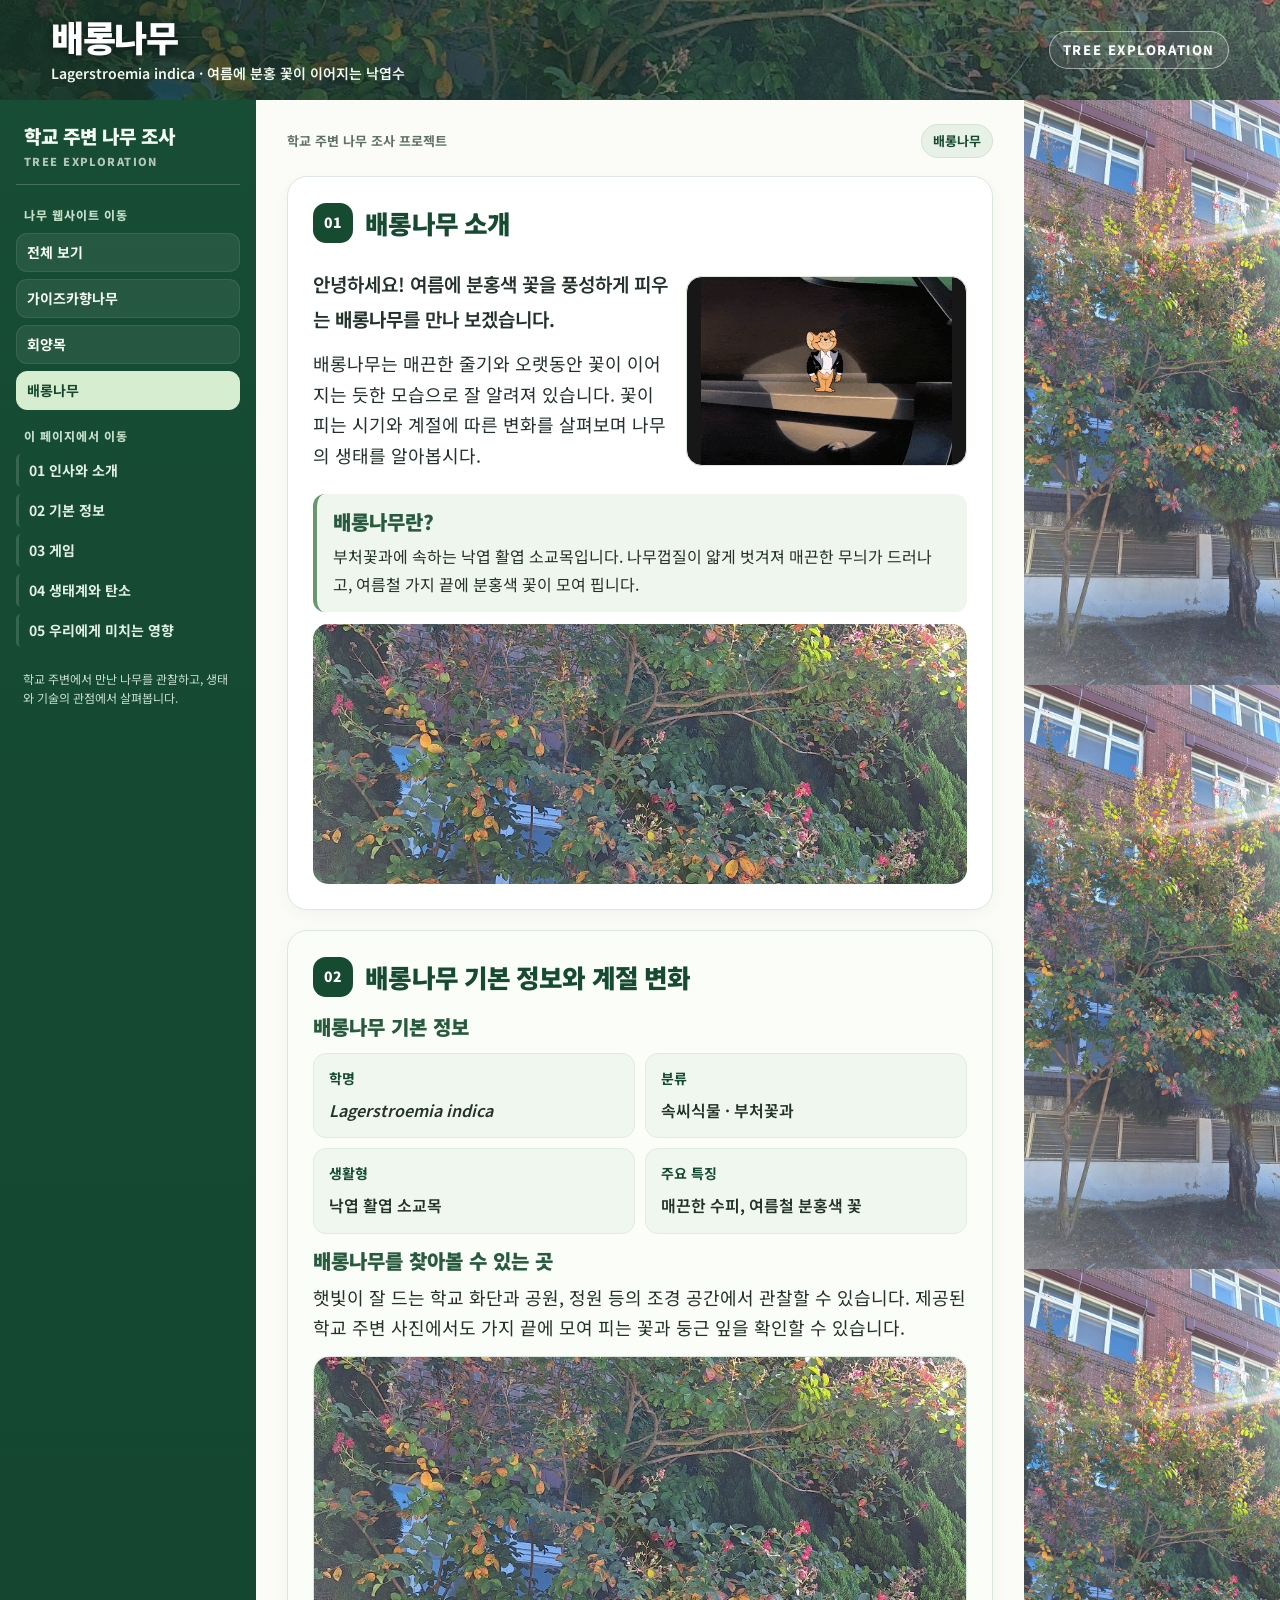
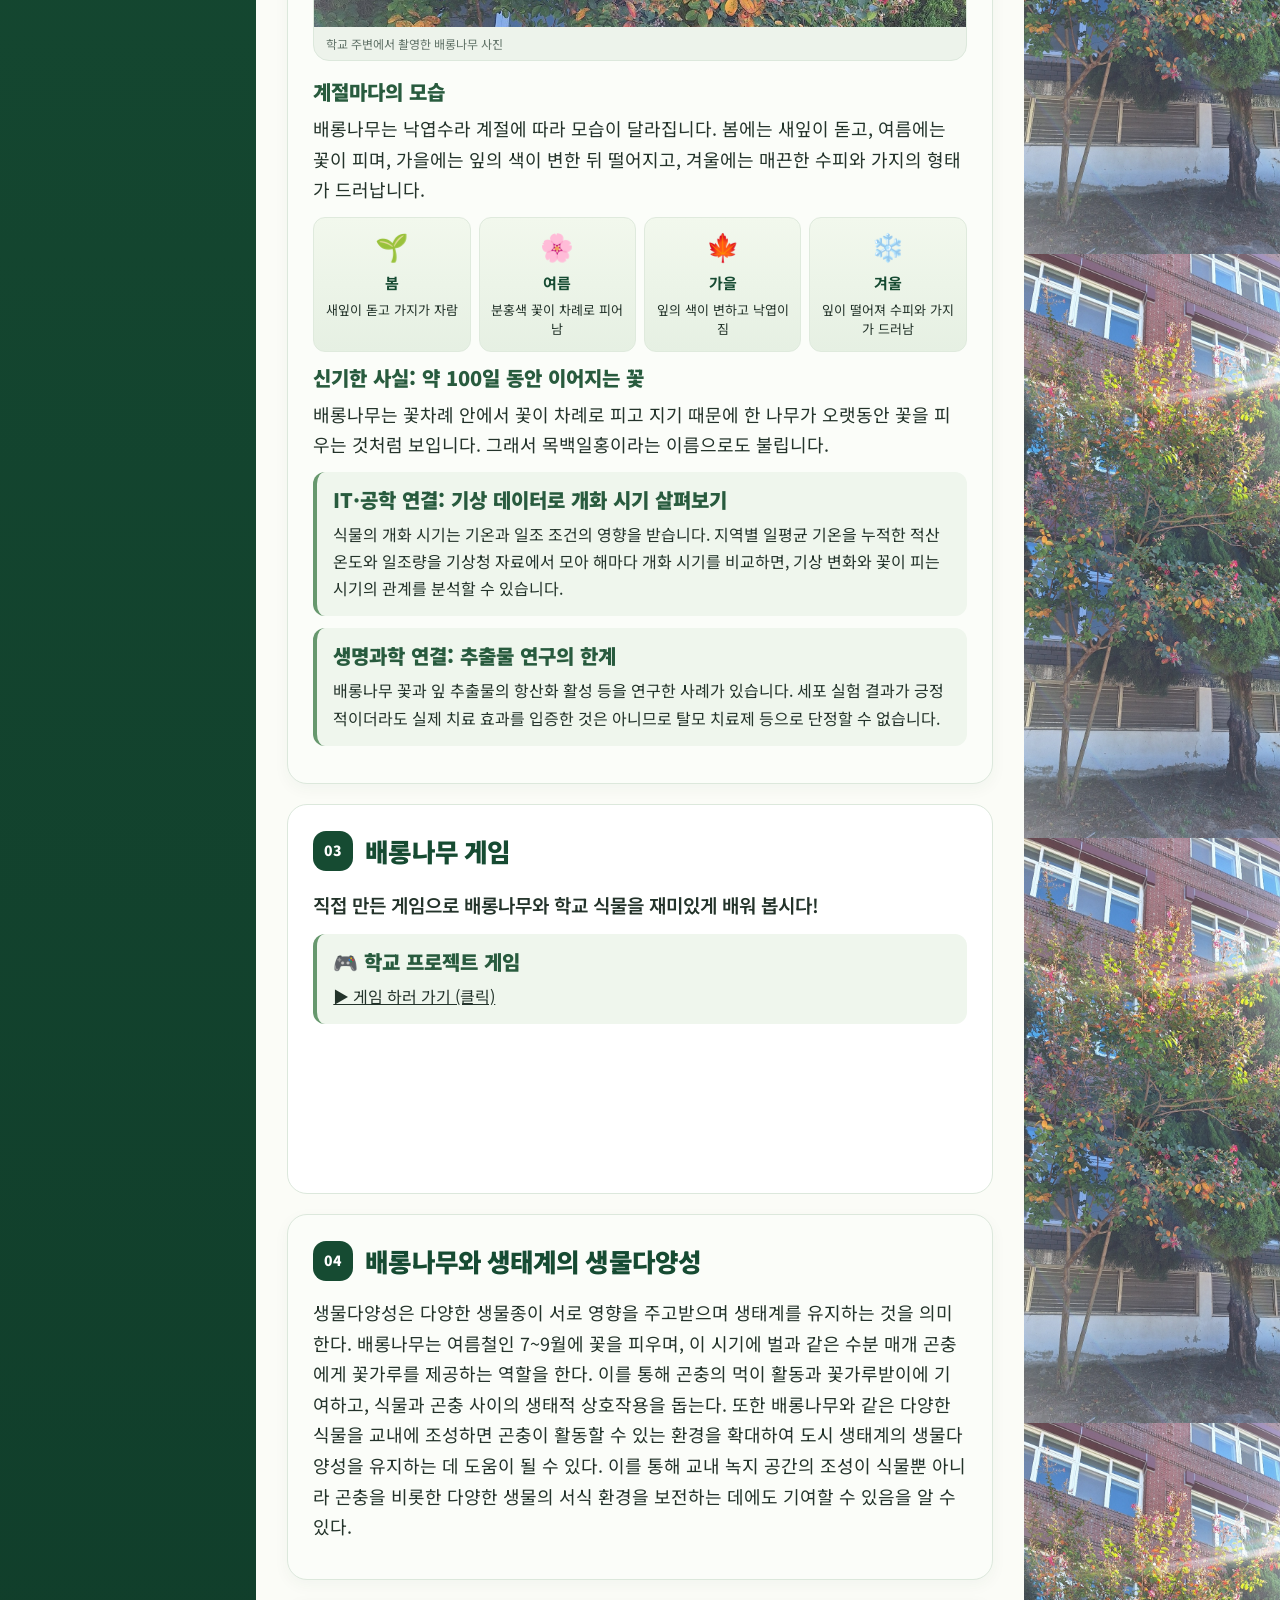
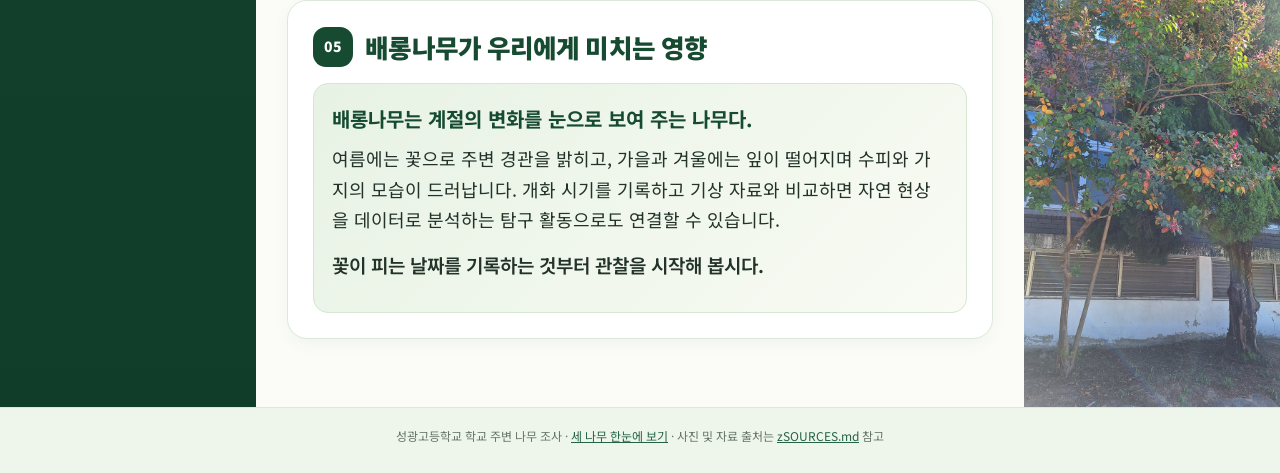
==== commit d0e2f0f6: "Update zbaerong.html" ====
--- a/zbaerong.html
+++ b/zbaerong.html
@@ -12,7 +12,14 @@
       <div class="nav-caption">나무 웹사이트 이동</div><nav class="site-links"><a href="index.html">전체 보기</a><a class="" href="zkaizuka.html">가이즈카향나무</a><a class="" href="zboxwood.html">회양목</a><a class="current" href="zbaerong.html">배롱나무</a></nav>
       <div class="nav-caption">이 페이지에서 이동</div><nav class="section-links"><a href="#s1">01 인사와 소개</a><a href="#s2">02 기본 정보</a><a href="#s3">03 게임</a><a href="#s4">04 생태계와 탄소</a><a href="#s5">05 우리에게 미치는 영향</a></nav>
       <p class="sidebar-note">학교 주변에서 만난 나무를 관찰하고, 생태와 기술의 관점에서 살펴봅니다.</p>
-    </div></aside><main class="content"><div class="intro-line"><span>학교 주변 나무 조사 프로젝트</span><span class="pill">배롱나무</span></div><section class="chapter" id="s1"><div class="chapter-head"><span class="chapter-no">01</span><h2>배롱나무 소개</h2></div><div class="welcome-grid"><div><p class="lead">안녕하세요! 여름에 분홍색 꽃을 풍성하게 피우는 <strong>배롱나무</strong>를 만나 보겠습니다.</p><p>배롱나무는 매끈한 줄기와 오랫동안 꽃이 이어지는 듯한 모습으로 잘 알려져 있습니다. 꽃이 피는 시기와 계절에 따른 변화를 살펴보며 나무의 생태를 알아봅시다.</p></div><img class="welcome-art" src="zimages/ztom_jerry_greeting.png" alt="사용자가 제공한 톰과 제리 인사 이미지"></div><div class="science-box"><h3>배롱나무란?</h3><p>부처꽃과에 속하는 낙엽 활엽 소교목입니다. 나무껍질이 얇게 벗겨져 매끈한 무늬가 드러나고, 여름철 가지 끝에 분홍색 꽃이 모여 핍니다.</p></div><img class="species-photo" src="zimages/zbaerong.jpg" alt="학교 주변 배롱나무 사진"></section><section class="chapter" id="s2"><div class="chapter-head"><span class="chapter-no">02</span><h2>배롱나무 기본 정보와 계절 변화</h2></div><h3>배롱나무 기본 정보</h3><div class="fact-grid"><div class="fact"><b>학명</b><span><i>Lagerstroemia indica</i></span></div><div class="fact"><b>분류</b><span>속씨식물 · 부처꽃과</span></div><div class="fact"><b>생활형</b><span>낙엽 활엽 소교목</span></div><div class="fact"><b>주요 특징</b><span>매끈한 수피, 여름철 분홍색 꽃</span></div></div><h3>배롱나무를 찾아볼 수 있는 곳</h3><p>햇빛이 잘 드는 학교 화단과 공원, 정원 등의 조경 공간에서 관찰할 수 있습니다. 제공된 학교 주변 사진에서도 가지 끝에 모여 피는 꽃과 둥근 잎을 확인할 수 있습니다.</p><figure class="inline-photo"><img src="zimages/zbaerong.jpg" alt="꽃이 피어 있는 배롱나무"><figcaption>학교 주변에서 촬영한 배롱나무 사진</figcaption></figure><h3>계절마다의 모습</h3><p>배롱나무는 낙엽수라 계절에 따라 모습이 달라집니다. 봄에는 새잎이 돋고, 여름에는 꽃이 피며, 가을에는 잎의 색이 변한 뒤 떨어지고, 겨울에는 매끈한 수피와 가지의 형태가 드러납니다.</p><div class="seasons"><div class="season"><span class="symbol">🌱</span><strong>봄</strong><p>새잎이 돋고 가지가 자람</p></div><div class="season"><span class="symbol">🌸</span><strong>여름</strong><p>분홍색 꽃이 차례로 피어남</p></div><div class="season"><span class="symbol">🍁</span><strong>가을</strong><p>잎의 색이 변하고 낙엽이 짐</p></div><div class="season"><span class="symbol">❄️</span><strong>겨울</strong><p>잎이 떨어져 수피와 가지가 드러남</p></div></div><h3>신기한 사실: 약 100일 동안 이어지는 꽃</h3><p>배롱나무는 꽃차례 안에서 꽃이 차례로 피고 지기 때문에 한 나무가 오랫동안 꽃을 피우는 것처럼 보입니다. 그래서 목백일홍이라는 이름으로도 불립니다.</p><div class="science-box"><h3>IT·공학 연결: 기상 데이터로 개화 시기 살펴보기</h3><p>식물의 개화 시기는 기온과 일조 조건의 영향을 받습니다. 지역별 일평균 기온을 누적한 적산온도와 일조량을 기상청 자료에서 모아 해마다 개화 시기를 비교하면, 기상 변화와 꽃이 피는 시기의 관계를 분석할 수 있습니다.</p></div><div class="science-box"><h3>생명과학 연결: 추출물 연구의 한계</h3><p>배롱나무 꽃과 잎 추출물의 항산화 활성 등을 연구한 사례가 있습니다. 세포 실험 결과가 긍정적이더라도 실제 치료 효과를 입증한 것은 아니므로 탈모 치료제 등으로 단정할 수 없습니다.</p></div></section><section class="chapter game-slot" id="s3" aria-label="게임 영역"><div class="chapter-head"><span class="chapter-no">03</span><h2>배롱나무 게임</h2></div><p class="lead">직접 만든 게임으로 배롱나무와 학교 식물을 재미있게 배워 봅시다!</p><div class="science-box"><h3>🎮 학교 프로젝트 게임</h3><p><a href="https://sg26-10512-a11y.github.io/School-project/" target="_blank" rel="noopener">▶ 게임 하러 가기 (클릭)</a></p></div></section><section class="chapter" id="s4"><div class="chapter-head"><span class="chapter-no">04</span><h2>배롱나무와 생태계·탄소</h2></div><h3>배롱나무가 생태계에 미치는 영향</h3><p>배롱나무는 여름철 꽃을 피워 꽃을 찾는 곤충에게 먹이 자원을 제공할 수 있습니다. 공원과 학교 정원에 심으면 계절에 따른 꽃과 잎의 변화를 관찰할 수 있는 녹지 공간을 만듭니다.</p><figure class="inline-photo"><img src="https://upload.wikimedia.org/wikipedia/commons/d/d1/Sunbeam_in_the_forest.jpg" alt="햇빛이 드는 숲"><figcaption>숲의 녹지 환경 예시 · Nargis99, Wikimedia Commons, CC BY-SA 4.0</figcaption></figure><h3>배롱나무의 이산화 탄소 흡수량</h3><div class="two-col"><div><p>배롱나무도 다른 나무와 마찬가지로 광합성을 통해 이산화 탄소를 흡수하고 성장 과정에서 탄소를 저장합니다. 그러나 한 그루의 연간 흡수량을 계산하려면 나무의 크기와 생장량을 측정해야 합니다.</p><div class="data-note"><strong>현재 조사 상태</strong><br>개체별 측정값 미입력<br><strong>필요 자료:</strong> 수고 · 흉고직경 · 수관폭 · 연간 생장량<br><strong>단위:</strong> kg CO₂/년</div></div><figure class="inline-photo"><img src="https://upload.wikimedia.org/wikipedia/commons/a/a0/Carbon_dioxide_3D_ball.png" alt="이산화 탄소 분자 모형"><figcaption>이산화 탄소(CO₂) 분자 모형 · Wikimedia Commons, Public Domain</figcaption></figure></div><h3>흡수량과 배출량 비교</h3><p>배롱나무 한 그루의 연간 흡수량과 시설의 연간 배출량을 비교하려면 양쪽 자료를 같은 단위로 맞춰야 합니다. 시설 배출량은 실제 배출 통계나 공개 자료를 사용해야 하며, 사진만으로 배출량을 판단할 수는 없습니다.</p><div class="data-flow"><div class="data-node"><img src="zimages/zbaerong.jpg" alt="배롱나무"><span>배롱나무의 탄소 흡수</span></div><div class="data-arrow">↔</div><div class="data-node"><img src="https://upload.wikimedia.org/wikipedia/commons/0/0b/PowerPlant02.jpg" alt="화력발전 시설"><span>시설의 탄소 배출</span></div></div><p class="small-note">시설 사진은 비교 개념을 설명하기 위한 예시입니다.</p></section><section class="chapter" id="s5"><div class="chapter-head"><span class="chapter-no">05</span><h2>배롱나무가 우리에게 미치는 영향</h2></div><div class="finish"><strong>배롱나무는 계절의 변화를 눈으로 보여 주는 나무다.</strong><p>여름에는 꽃으로 주변 경관을 밝히고, 가을과 겨울에는 잎이 떨어지며 수피와 가지의 모습이 드러납니다. 개화 시기를 기록하고 기상 자료와 비교하면 자연 현상을 데이터로 분석하는 탐구 활동으로도 연결할 수 있습니다.</p><p class="lead">꽃이 피는 날짜를 기록하는 것부터 관찰을 시작해 봅시다.</p></div></section></main><aside class="photo-rail" aria-label="나무 사진 모음"><img src="zimages/zbaerong.jpg" alt="" loading="lazy"><img src="zimages/zbaerong.jpg" alt="" loading="lazy"><img src="zimages/zbaerong.jpg" alt="" loading="lazy"><img src="zimages/zbaerong.jpg" alt="" loading="lazy"><img src="zimages/zbaerong.jpg" alt="" loading="lazy"><img src="zimages/zbaerong.jpg" alt="" loading="lazy"></aside></div>
+    </div></aside><main class="content"><div class="intro-line"><span>학교 주변 나무 조사 프로젝트</span><span class="pill">배롱나무</span></div><section class="chapter" id="s1"><div class="chapter-head"><span class="chapter-no">01</span><h2>배롱나무 소개</h2></div><div class="welcome-grid"><div><p class="lead">안녕하세요! 여름에 분홍색 꽃을 풍성하게 피우는 <strong>배롱나무</strong>를 만나 보겠습니다.</p><p>배롱나무는 매끈한 줄기와 오랫동안 꽃이 이어지는 듯한 모습으로 잘 알려져 있습니다. 꽃이 피는 시기와 계절에 따른 변화를 살펴보며 나무의 생태를 알아봅시다.</p></div><img class="welcome-art" src="zimages/ztom_jerry_greeting.png" alt="사용자가 제공한 톰과 제리 인사 이미지"></div><div class="science-box"><h3>배롱나무란?</h3><p>부처꽃과에 속하는 낙엽 활엽 소교목입니다. 나무껍질이 얇게 벗겨져 매끈한 무늬가 드러나고, 여름철 가지 끝에 분홍색 꽃이 모여 핍니다.</p></div><img class="species-photo" src="zimages/zbaerong.jpg" alt="학교 주변 배롱나무 사진"></section><section class="chapter" id="s2"><div class="chapter-head"><span class="chapter-no">02</span><h2>배롱나무 기본 정보와 계절 변화</h2></div><h3>배롱나무 기본 정보</h3><div class="fact-grid"><div class="fact"><b>학명</b><span><i>Lagerstroemia indica</i></span></div><div class="fact"><b>분류</b><span>속씨식물 · 부처꽃과</span></div><div class="fact"><b>생활형</b><span>낙엽 활엽 소교목</span></div><div class="fact"><b>주요 특징</b><span>매끈한 수피, 여름철 분홍색 꽃</span></div></div><h3>배롱나무를 찾아볼 수 있는 곳</h3><p>햇빛이 잘 드는 학교 화단과 공원, 정원 등의 조경 공간에서 관찰할 수 있습니다. 제공된 학교 주변 사진에서도 가지 끝에 모여 피는 꽃과 둥근 잎을 확인할 수 있습니다.</p><figure class="inline-photo"><img src="zimages/zbaerong.jpg" alt="꽃이 피어 있는 배롱나무"><figcaption>학교 주변에서 촬영한 배롱나무 사진</figcaption></figure><h3>계절마다의 모습</h3><p>배롱나무는 낙엽수라 계절에 따라 모습이 달라집니다. 봄에는 새잎이 돋고, 여름에는 꽃이 피며, 가을에는 잎의 색이 변한 뒤 떨어지고, 겨울에는 매끈한 수피와 가지의 형태가 드러납니다.</p><div class="seasons"><div class="season"><span class="symbol">🌱</span><strong>봄</strong><p>새잎이 돋고 가지가 자람</p></div><div class="season"><span class="symbol">🌸</span><strong>여름</strong><p>분홍색 꽃이 차례로 피어남</p></div><div class="season"><span class="symbol">🍁</span><strong>가을</strong><p>잎의 색이 변하고 낙엽이 짐</p></div><div class="season"><span class="symbol">❄️</span><strong>겨울</strong><p>잎이 떨어져 수피와 가지가 드러남</p></div></div><h3>신기한 사실: 약 100일 동안 이어지는 꽃</h3><p>배롱나무는 꽃차례 안에서 꽃이 차례로 피고 지기 때문에 한 나무가 오랫동안 꽃을 피우는 것처럼 보입니다. 그래서 목백일홍이라는 이름으로도 불립니다.</p><div class="science-box"><h3>IT·공학 연결: 기상 데이터로 개화 시기 살펴보기</h3><p>식물의 개화 시기는 기온과 일조 조건의 영향을 받습니다. 지역별 일평균 기온을 누적한 적산온도와 일조량을 기상청 자료에서 모아 해마다 개화 시기를 비교하면, 기상 변화와 꽃이 피는 시기의 관계를 분석할 수 있습니다.</p></div><div class="science-box"><h3>생명과학 연결: 추출물 연구의 한계</h3><p>배롱나무 꽃과 잎 추출물의 항산화 활성 등을 연구한 사례가 있습니다. 세포 실험 결과가 긍정적이더라도 실제 치료 효과를 입증한 것은 아니므로 탈모 치료제 등으로 단정할 수 없습니다.</p></div></section><section class="chapter game-slot" id="s3" aria-label="게임 영역"><div class="chapter-head"><span class="chapter-no">03</span><h2>배롱나무 게임</h2></div><p class="lead">직접 만든 게임으로 배롱나무와 학교 식물을 재미있게 배워 봅시다!</p><div class="science-box"><h3>🎮 학교 프로젝트 게임</h3><p><a href="https://sg26-10512-a11y.github.io/School-project/" target="_blank" rel="noopener">▶ 게임 하러 가기 (클릭)</a></p></div></section><section class="chapter" id="s4">
+  <div class="chapter-head">
+    <span class="chapter-no">04</span>
+    <h2>배롱나무와 생태계의 생물다양성</h2>
+  </div>
+
+  <p>생물다양성은 다양한 생물종이 서로 영향을 주고받으며 생태계를 유지하는 것을 의미한다. 배롱나무는 여름철인 7~9월에 꽃을 피우며, 이 시기에 벌과 같은 수분 매개 곤충에게 꽃가루를 제공하는 역할을 한다. 이를 통해 곤충의 먹이 활동과 꽃가루받이에 기여하고, 식물과 곤충 사이의 생태적 상호작용을 돕는다. 또한 배롱나무와 같은 다양한 식물을 교내에 조성하면 곤충이 활동할 수 있는 환경을 확대하여 도시 생태계의 생물다양성을 유지하는 데 도움이 될 수 있다. 이를 통해 교내 녹지 공간의 조성이 식물뿐 아니라 곤충을 비롯한 다양한 생물의 서식 환경을 보전하는 데에도 기여할 수 있음을 알 수 있다.</p>
+</section><section class="chapter" id="s5"><div class="chapter-head"><span class="chapter-no">05</span><h2>배롱나무가 우리에게 미치는 영향</h2></div><div class="finish"><strong>배롱나무는 계절의 변화를 눈으로 보여 주는 나무다.</strong><p>여름에는 꽃으로 주변 경관을 밝히고, 가을과 겨울에는 잎이 떨어지며 수피와 가지의 모습이 드러납니다. 개화 시기를 기록하고 기상 자료와 비교하면 자연 현상을 데이터로 분석하는 탐구 활동으로도 연결할 수 있습니다.</p><p class="lead">꽃이 피는 날짜를 기록하는 것부터 관찰을 시작해 봅시다.</p></div></section></main><aside class="photo-rail" aria-label="나무 사진 모음"><img src="zimages/zbaerong.jpg" alt="" loading="lazy"><img src="zimages/zbaerong.jpg" alt="" loading="lazy"><img src="zimages/zbaerong.jpg" alt="" loading="lazy"><img src="zimages/zbaerong.jpg" alt="" loading="lazy"><img src="zimages/zbaerong.jpg" alt="" loading="lazy"><img src="zimages/zbaerong.jpg" alt="" loading="lazy"></aside></div>
 <footer class="footer">성광고등학교 학교 주변 나무 조사 · <a href="index.html">세 나무 한눈에 보기</a> · 사진 및 자료 출처는 <a href="zSOURCES.md">zSOURCES.md</a> 참고</footer>
 
 </body></html>
